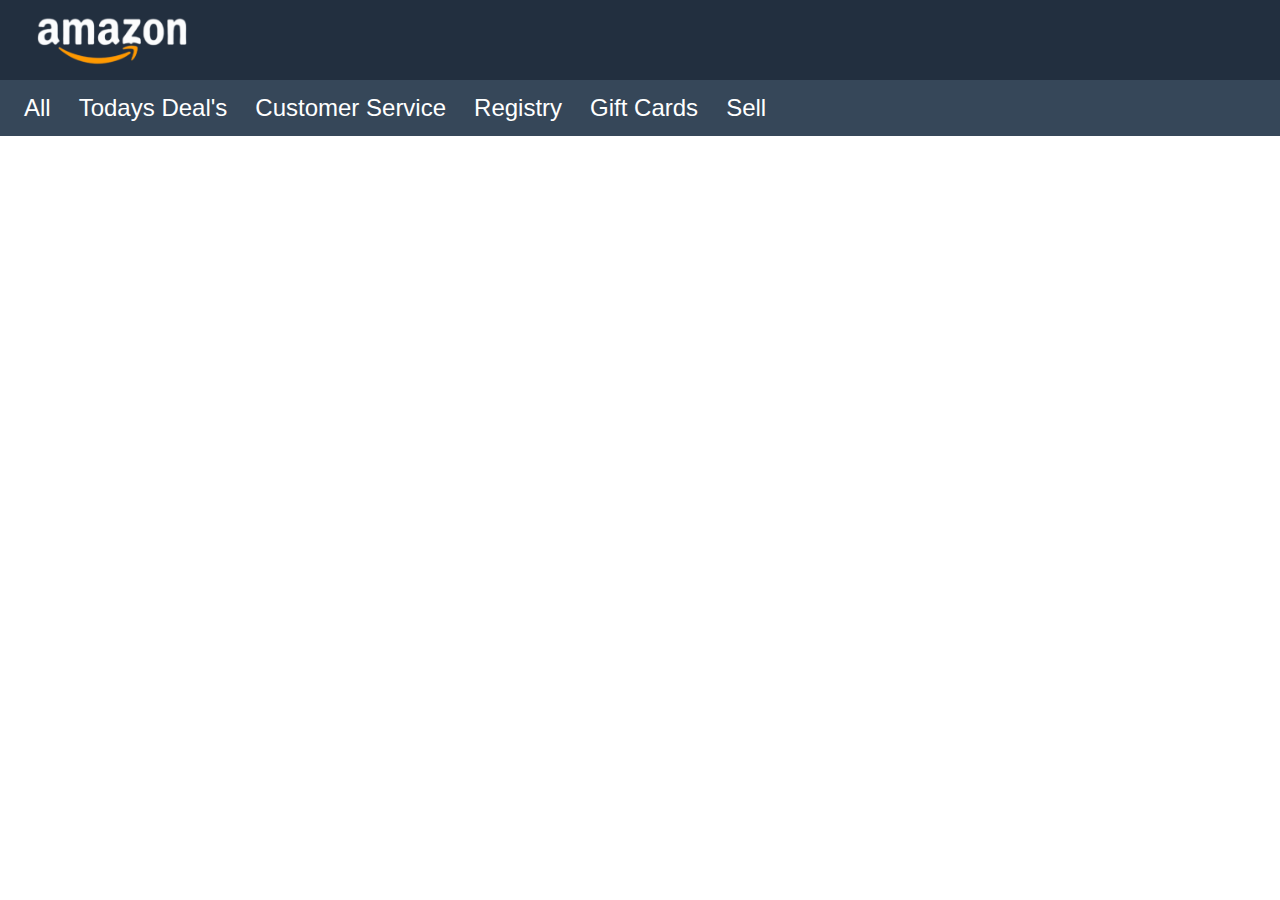
==== Amazon Page/AmazonPage.html @ 888943c7 "INIZIO PROGETTO HTML" ====
<!DOCTYPE html>
<html lang="en">
  <head>
    <meta charset="UTF-8" />
    <meta name="viewport" content="width=device-width, initial-scale=1.0" />
    <title>Amazon Page</title>
    <link rel="stylesheet" href="./assets/css/reset.css" />
    <link rel="stylesheet" href="./assets/css/style.css" />
  </head>
  <body>
    <header>
      <div id="firstHead">
        <div id="logo">
          <img id="img" src="./assets/images/logo.png" alt="Logo Amazon" />
        </div>
        <nav>
          <a href="#">All</a>
          <a href="#">Todays Deal's</a>
          <a href="#">Customer Service</a>
          <a href="#">Registry</a>
          <a href="#">Gift Cards</a>
          <a href="#">Sell</a>
        </nav>
      </div>
    </header>
    <main>
      <section>
        <article></article>
      </section>
    </main>
    <footer></footer>
  </body>
</html>
---- Amazon Page/assets/css/style.css ----
#logo{
    background-color: #222f3f;
    height: 5em;
}
#img{
    display: inline;
    width: 10em;padding-top: 0.7em;
    padding-left: 2em;
  
}






#prova{
    padding-top: 10em;
    width: 30.5em;
}
nav a{
    font-family: Helvetica;
  font-size: 1.5em;
  padding-left: 1em;
  color: white;
  text-decoration: none;
}
nav {background-color: #364759;
    height: 2.5em;
    padding-top: 1em;}
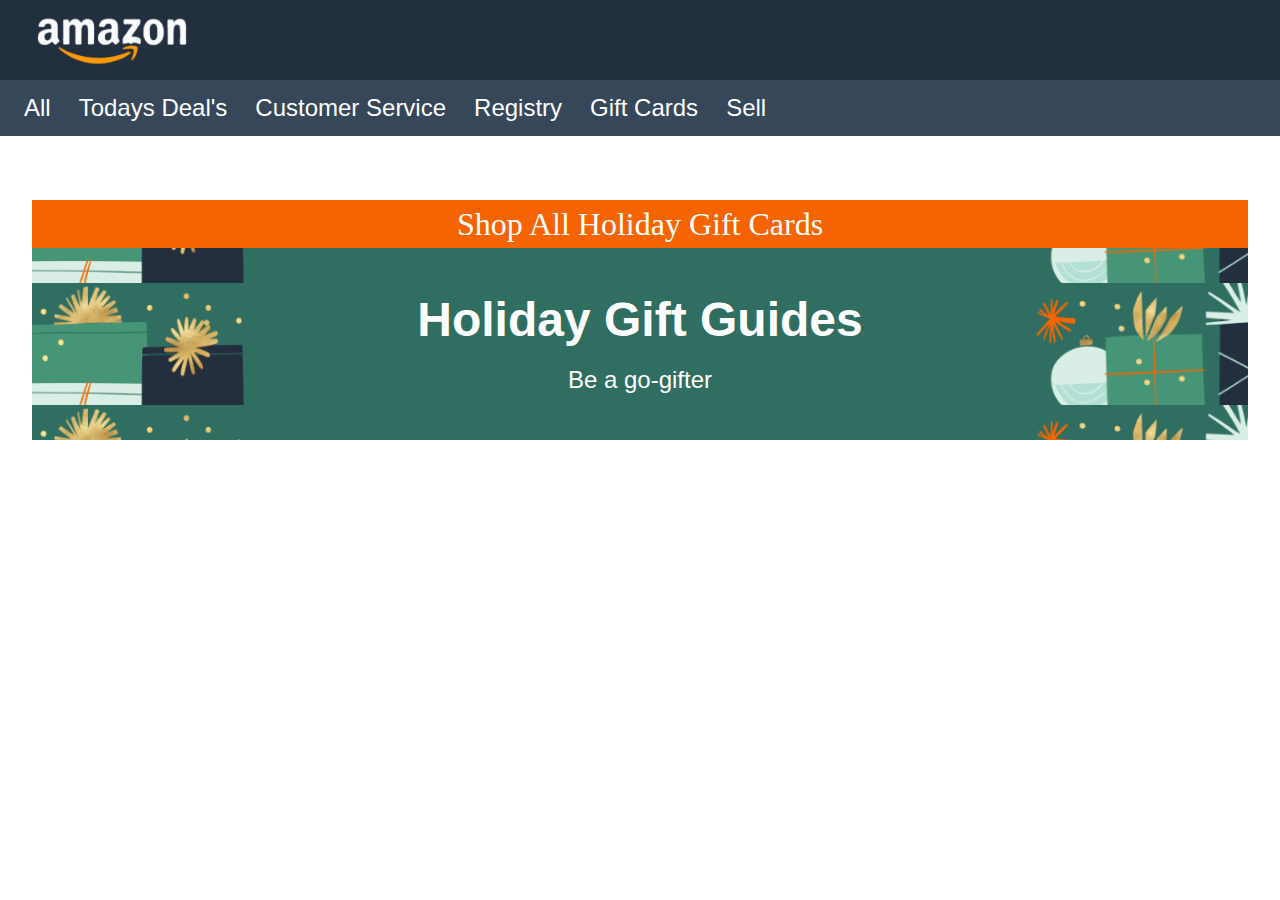
==== commit abe0f02a: "HTMLpart1-" ====
--- a/Amazon Page/AmazonPage.html
+++ b/Amazon Page/AmazonPage.html
@@ -24,8 +24,14 @@
       </div>
     </header>
     <main>
-      <section>
-        <article></article>
+      <section id="sect1">
+        <h1>Shop All Holiday Gift Cards</h1>
+      </section>
+      <section id="sect2">
+        <div>
+          <h1>Holiday Gift Guides</h1>
+          <h2>Be a go-gifter</h2>
+        </div>
       </section>
     </main>
     <footer></footer>
--- a/Amazon Page/assets/css/style.css
+++ b/Amazon Page/assets/css/style.css
@@ -11,13 +11,6 @@
 
 
 
-
-
-
-#prova{
-    padding-top: 10em;
-    width: 30.5em;
-}
 nav a{
     font-family: Helvetica;
   font-size: 1.5em;
@@ -27,4 +20,54 @@
 }
 nav {background-color: #364759;
     height: 2.5em;
-    padding-top: 1em;}+    padding-top: 1em;}
+
+main{
+    text-align: center;
+    margin-left: 2em;
+    margin-right: 2em;
+}
+#sect1{
+    background-color: #f56400;
+    color: white;
+    font-size: 2em;
+    height: 1.5em;
+    margin-top: 2em;
+}
+#sect1 h1{
+    padding-top: 0.25em;
+}
+
+#sect2{
+    color: white;
+    font-family: arial;
+    
+
+}
+#sect2 div{
+    background-image: url(../images/bg-image.png);
+    height: 12em;
+    width: 100%;
+    background-position: center;
+    
+    background-size: contain;
+  }
+  #sect2 h1{
+    font-size: 3em;
+    padding-top: 1em;
+    font-weight: 600;
+  }
+  #sect2 h2{
+    font-size:1.5em;
+    padding-top: 1em;
+    font-weight: 300;
+  }
+    
+    
+
+
+#prova{
+    width: 28em;
+    padding-top: 10em;
+
+}
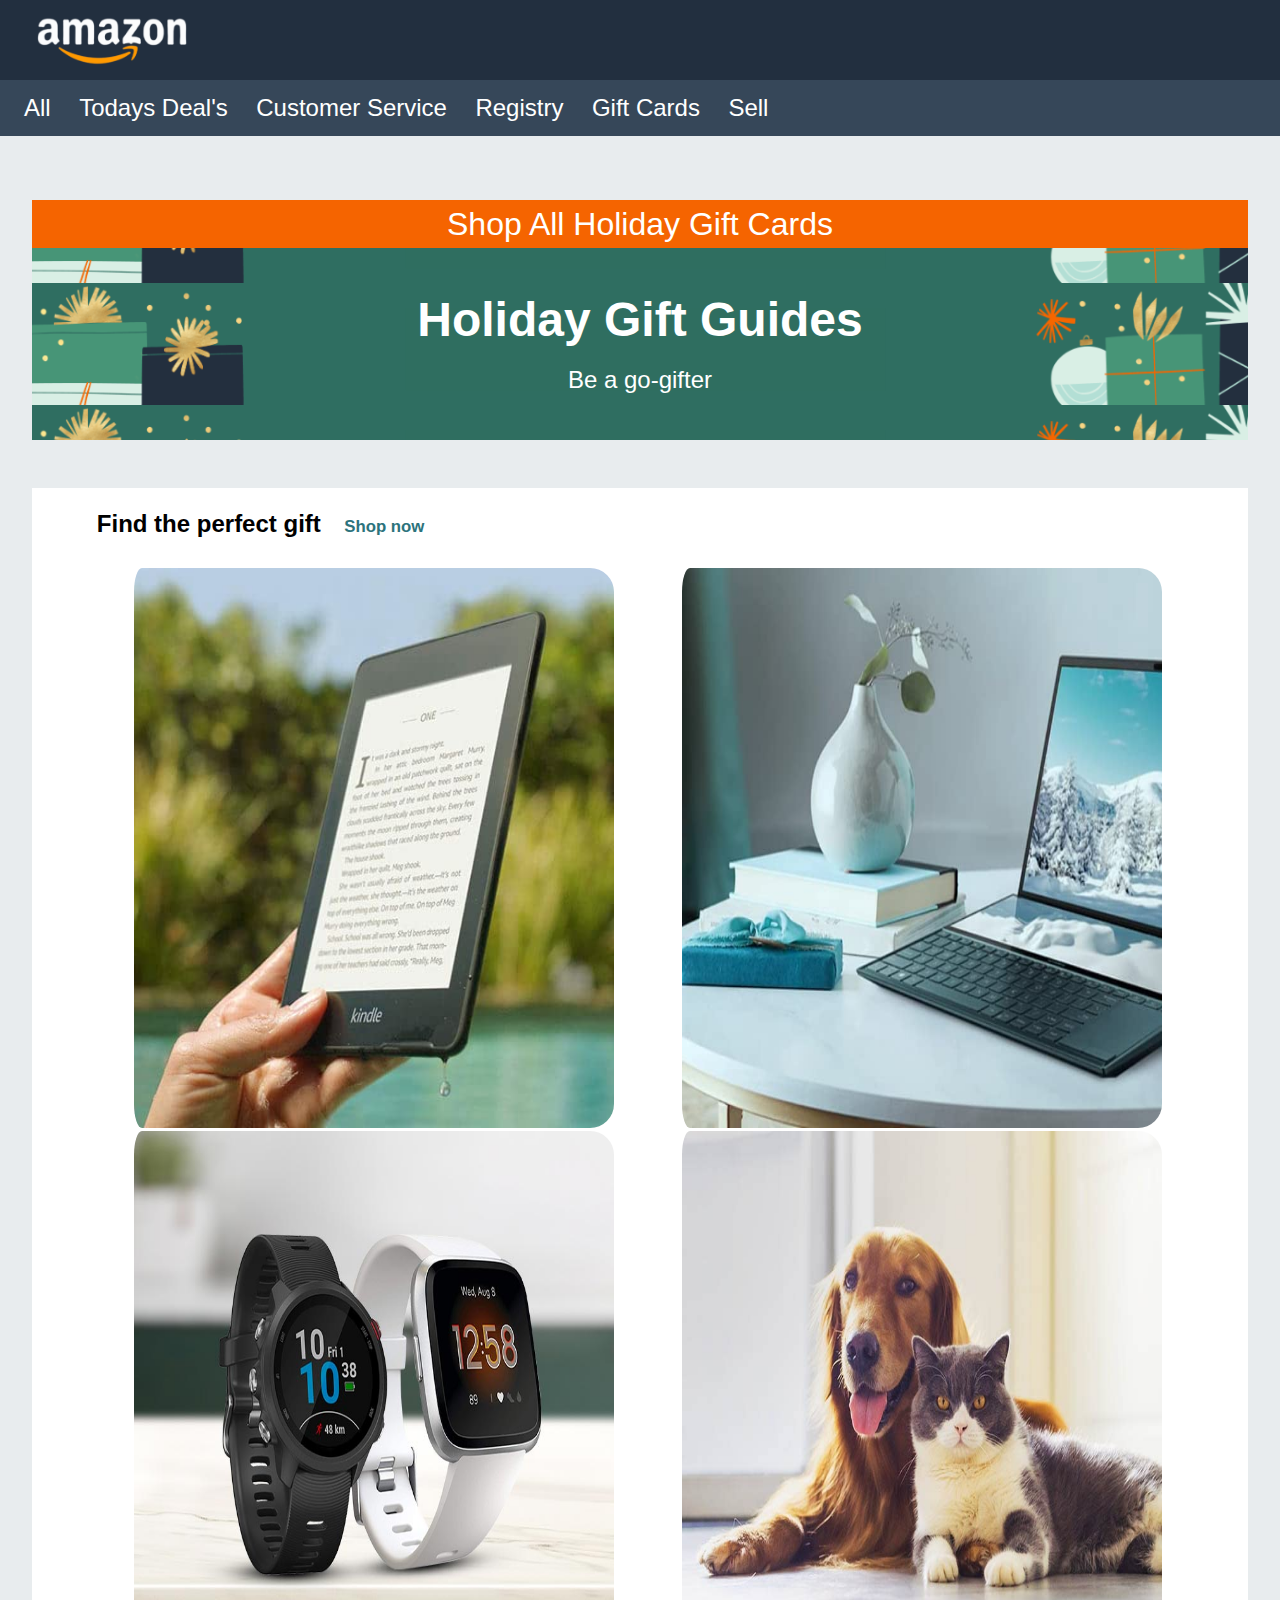
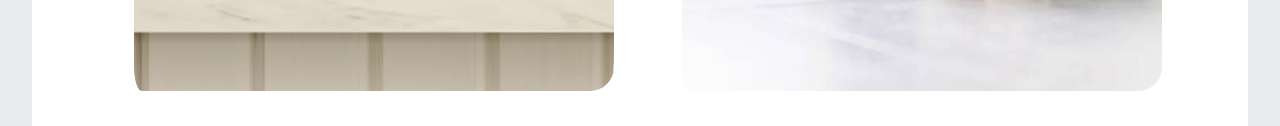
==== commit 3849d4e8: "HTMLpart2-" ====
--- a/Amazon Page/AmazonPage.html
+++ b/Amazon Page/AmazonPage.html
@@ -33,6 +33,15 @@
           <h2>Be a go-gifter</h2>
         </div>
       </section>
+      <section id="sect3">
+        <h1>Find the perfect gift <a href="#">Shop now</a></h1>
+        <article id="image">
+          <div><img src="./assets/images/img_1.jpg" alt="" /></div>
+          <div><img src="./assets/images/img_2.jpg" alt="" /></div>
+          <div><img src="./assets/images/img_3.jpg" alt="" /></div>
+          <div><img src="./assets/images/img_4.jpg" alt="" /></div>
+        </article>
+      </section>
     </main>
     <footer></footer>
   </body>
--- a/Amazon Page/assets/css/style.css
+++ b/Amazon Page/assets/css/style.css
@@ -8,11 +8,13 @@
     padding-left: 2em;
   
 }
-
+body{
+    background-color: #e8ecee;
+    font-family: Arial, Helvetica, sans-serif;
+}
 
 
 nav a{
-    font-family: Helvetica;
   font-size: 1.5em;
   padding-left: 1em;
   color: white;
@@ -26,6 +28,7 @@
     text-align: center;
     margin-left: 2em;
     margin-right: 2em;
+    
 }
 #sect1{
     background-color: #f56400;
@@ -40,7 +43,7 @@
 
 #sect2{
     color: white;
-    font-family: arial;
+    
     
 
 }
@@ -65,8 +68,46 @@
     
     
 
+#image{
+    padding-right: 3em;
+    padding-top: 2em;
+    padding-bottom: 2em;
+    
+}
 
-#prova{
+#image div{
+    display: inline-block;
+    padding-left: 3em;
+}
+#image img{
+    width: 30em;
+  height: 35em;
+  border-radius: 1.5em;
+  text-align: center;
+  padding-left: 1em;
+
+}
+#sect3{
+    background-color: white;
+    
+}
+#sect3 h1{
+    color: black;
+    text-align: left;
+    font-weight: 600;
+    font-size: 1.5em;
+    padding-top: 1em;
+    padding-left: 2.7em;
+    margin-top: 2em;
+
+}
+#sect3  a{
+    padding-left: 1em;
+    font-size: 0.7em;
+    text-decoration: none;
+    color: #2c737c;
+}
+ #prova{
     width: 28em;
     padding-top: 10em;
 
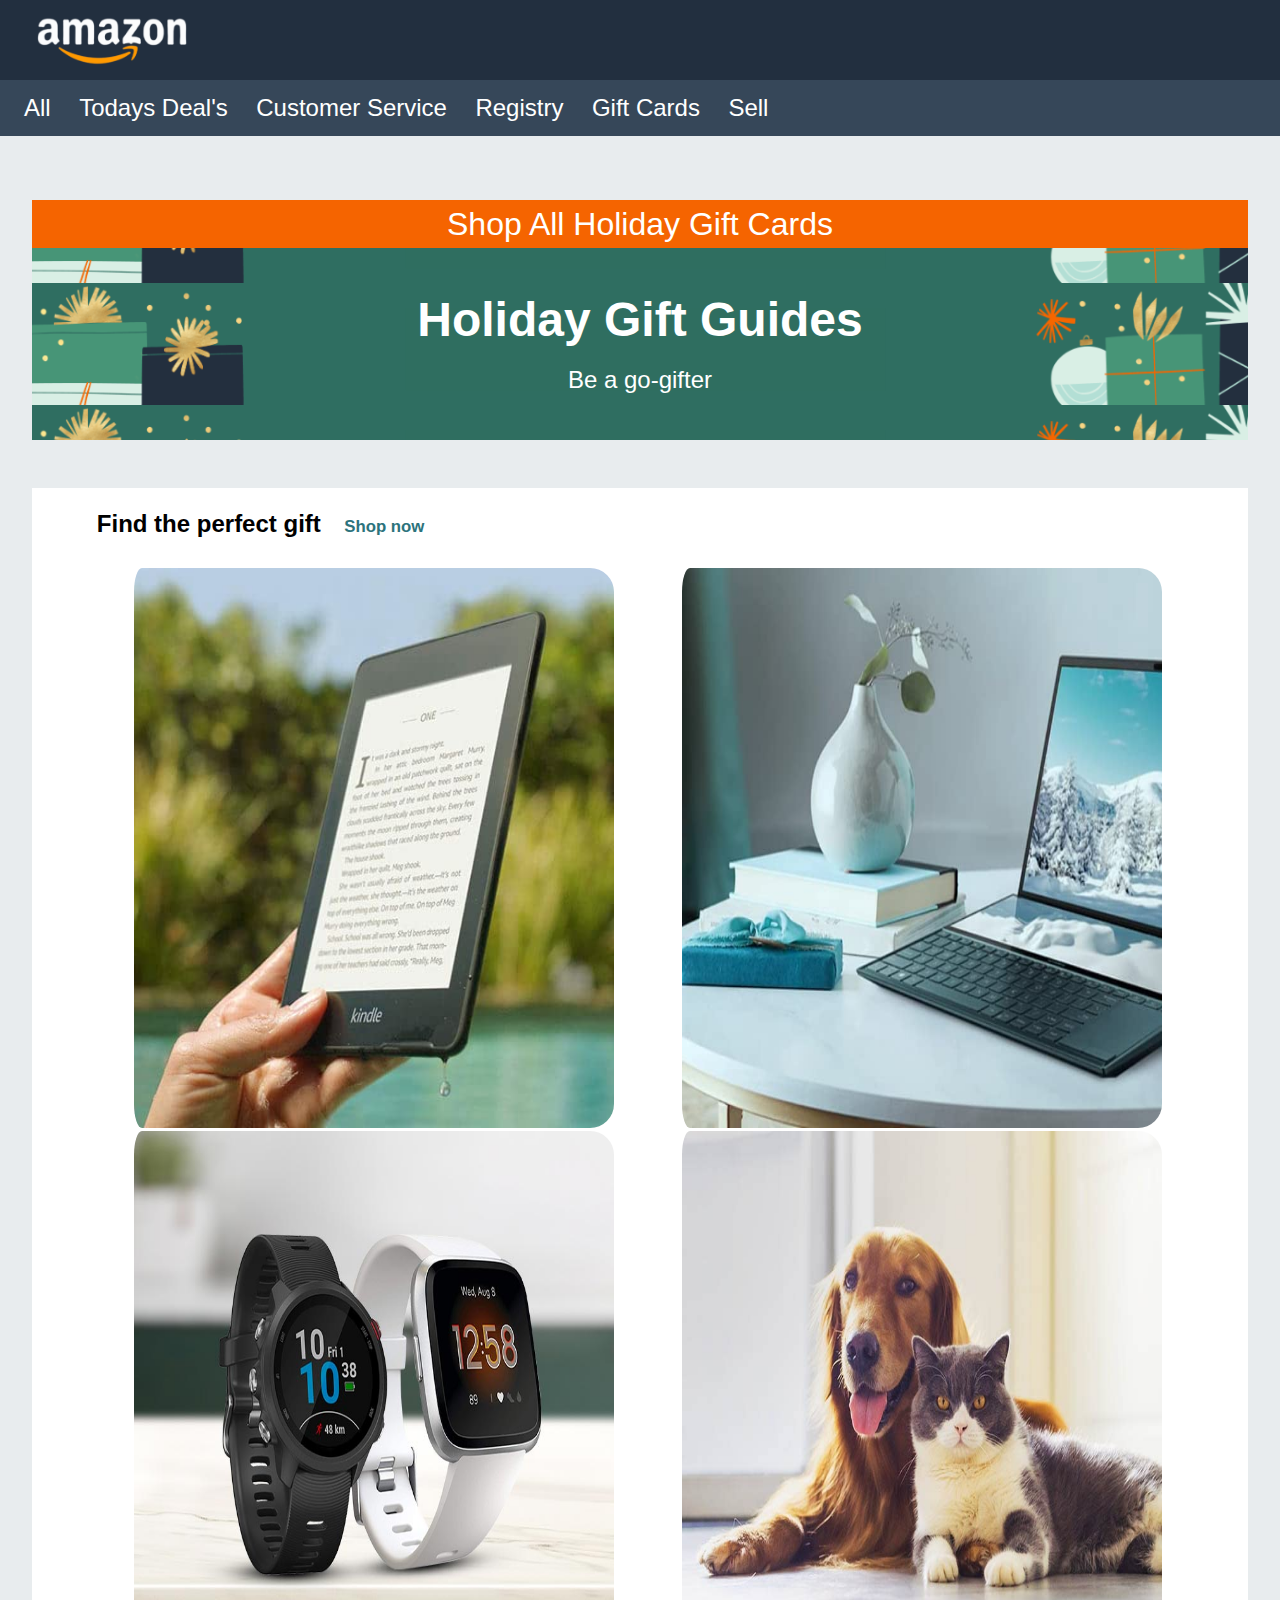
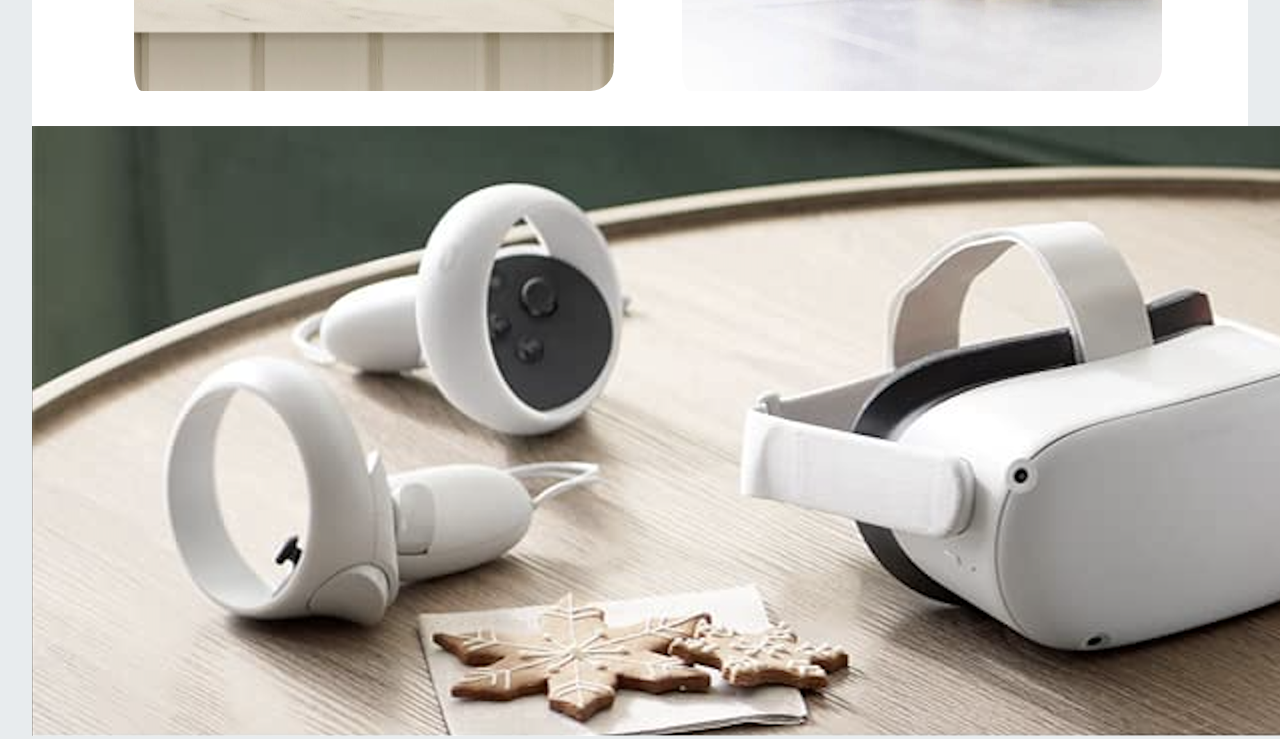
==== commit 661a3748: "HTMLpart3" ====
--- a/Amazon Page/AmazonPage.html
+++ b/Amazon Page/AmazonPage.html
@@ -42,6 +42,7 @@
           <div><img src="./assets/images/img_4.jpg" alt="" /></div>
         </article>
       </section>
+      <section><img src="./assets/images/img_9.png" alt="" /></section>
     </main>
     <footer></footer>
   </body>
--- a/Amazon Page/assets/css/style.css
+++ b/Amazon Page/assets/css/style.css
@@ -85,6 +85,7 @@
   border-radius: 1.5em;
   text-align: center;
   padding-left: 1em;
+  display: inline-block;
 
 }
 #sect3{
@@ -112,3 +113,10 @@
     padding-top: 10em;
 
 }
+#art3 img{
+    box-shadow: 6px 11px 11px 1px #B8B8B8;
+}
+#sect4{
+    height: 682px;
+    padding-top: 2.5em;
+}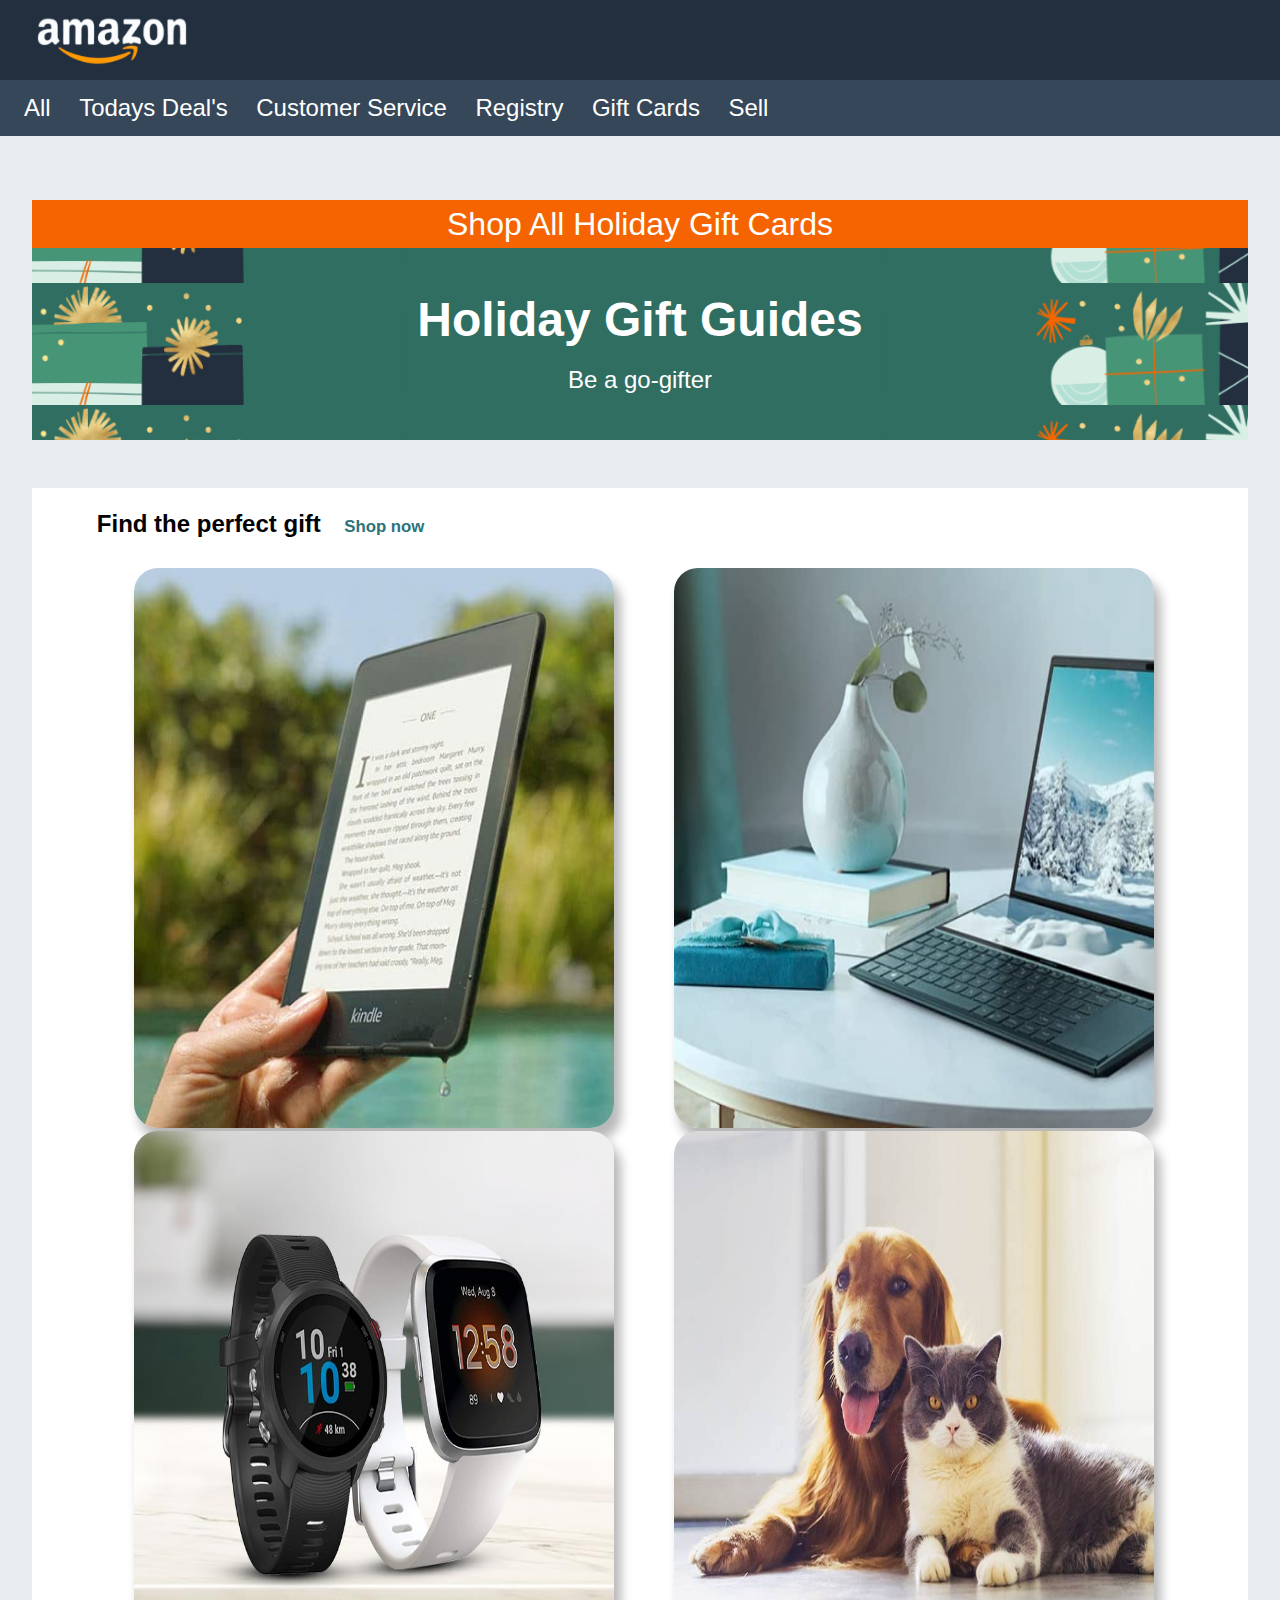
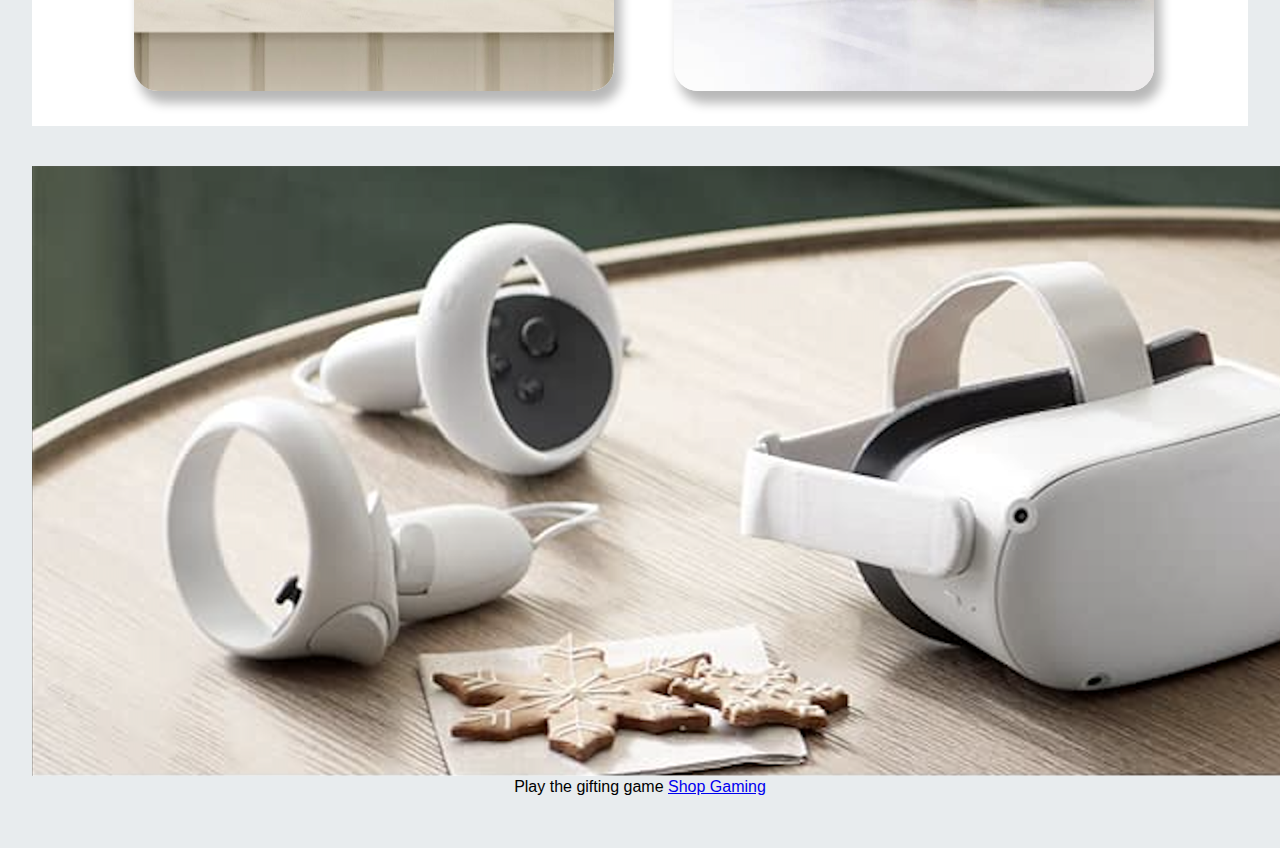
==== commit 6c351ba2: "HTMLpart4" ====
--- a/Amazon Page/AmazonPage.html
+++ b/Amazon Page/AmazonPage.html
@@ -35,14 +35,17 @@
       </section>
       <section id="sect3">
         <h1>Find the perfect gift <a href="#">Shop now</a></h1>
-        <article id="image">
-          <div><img src="./assets/images/img_1.jpg" alt="" /></div>
-          <div><img src="./assets/images/img_2.jpg" alt="" /></div>
-          <div><img src="./assets/images/img_3.jpg" alt="" /></div>
-          <div><img src="./assets/images/img_4.jpg" alt="" /></div>
-        </article>
+        <div id="image">
+          <img src="./assets/images/img_1.jpg" alt="" />
+          <img src="./assets/images/img_2.jpg" alt="" />
+          <img src="./assets/images/img_3.jpg" alt="" />
+          <img src="./assets/images/img_4.jpg" alt="" />
+        </div>
       </section>
-      <section><img src="./assets/images/img_9.png" alt="" /></section>
+      <section id="sect4">
+        <img src="./assets/images/img_9.png" alt="" />
+        <h1>Play the gifting game <a href="#">Shop Gaming</a></h1>
+      </section>
     </main>
     <footer></footer>
   </body>
--- a/Amazon Page/assets/css/style.css
+++ b/Amazon Page/assets/css/style.css
@@ -84,8 +84,8 @@
   height: 35em;
   border-radius: 1.5em;
   text-align: center;
-  padding-left: 1em;
-  display: inline-block;
+  margin-left: 3.5em;
+  box-shadow: 6px 11px 11px 1px #B8B8B8;
 
 }
 #sect3{
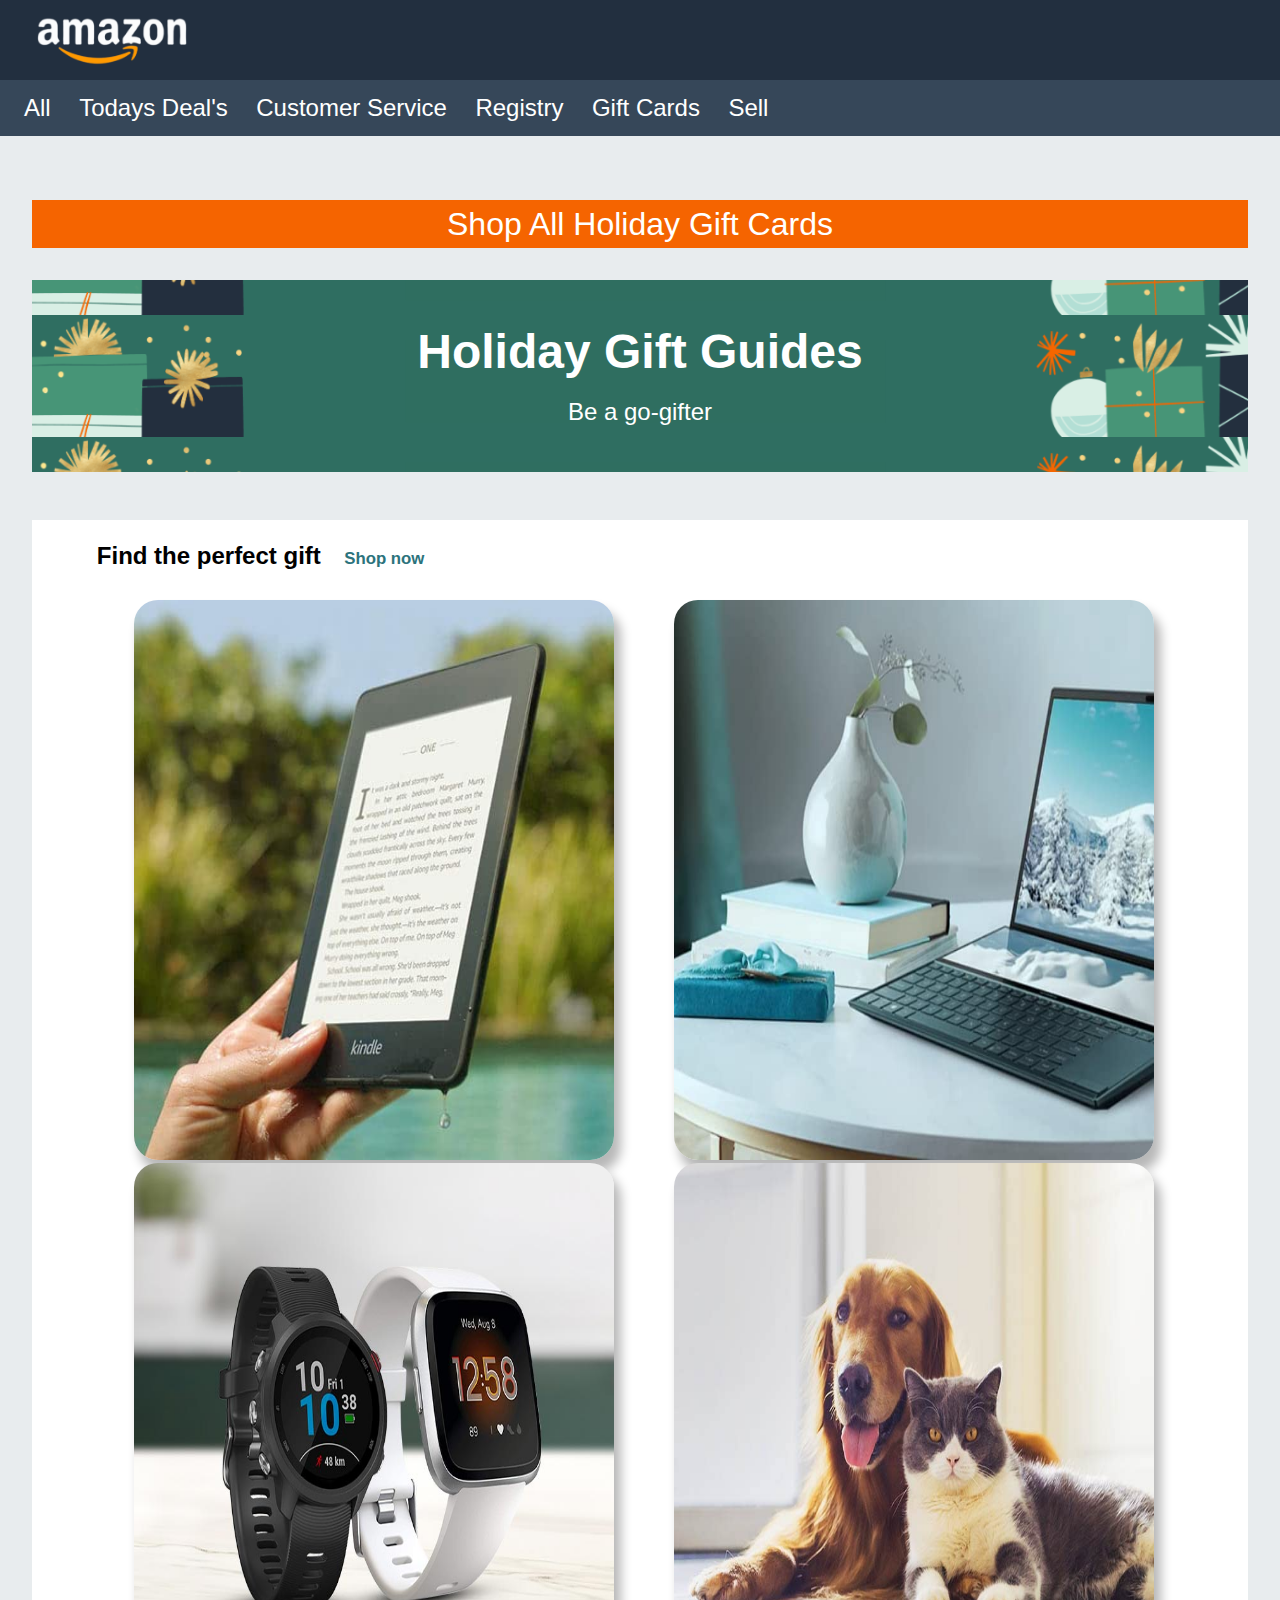
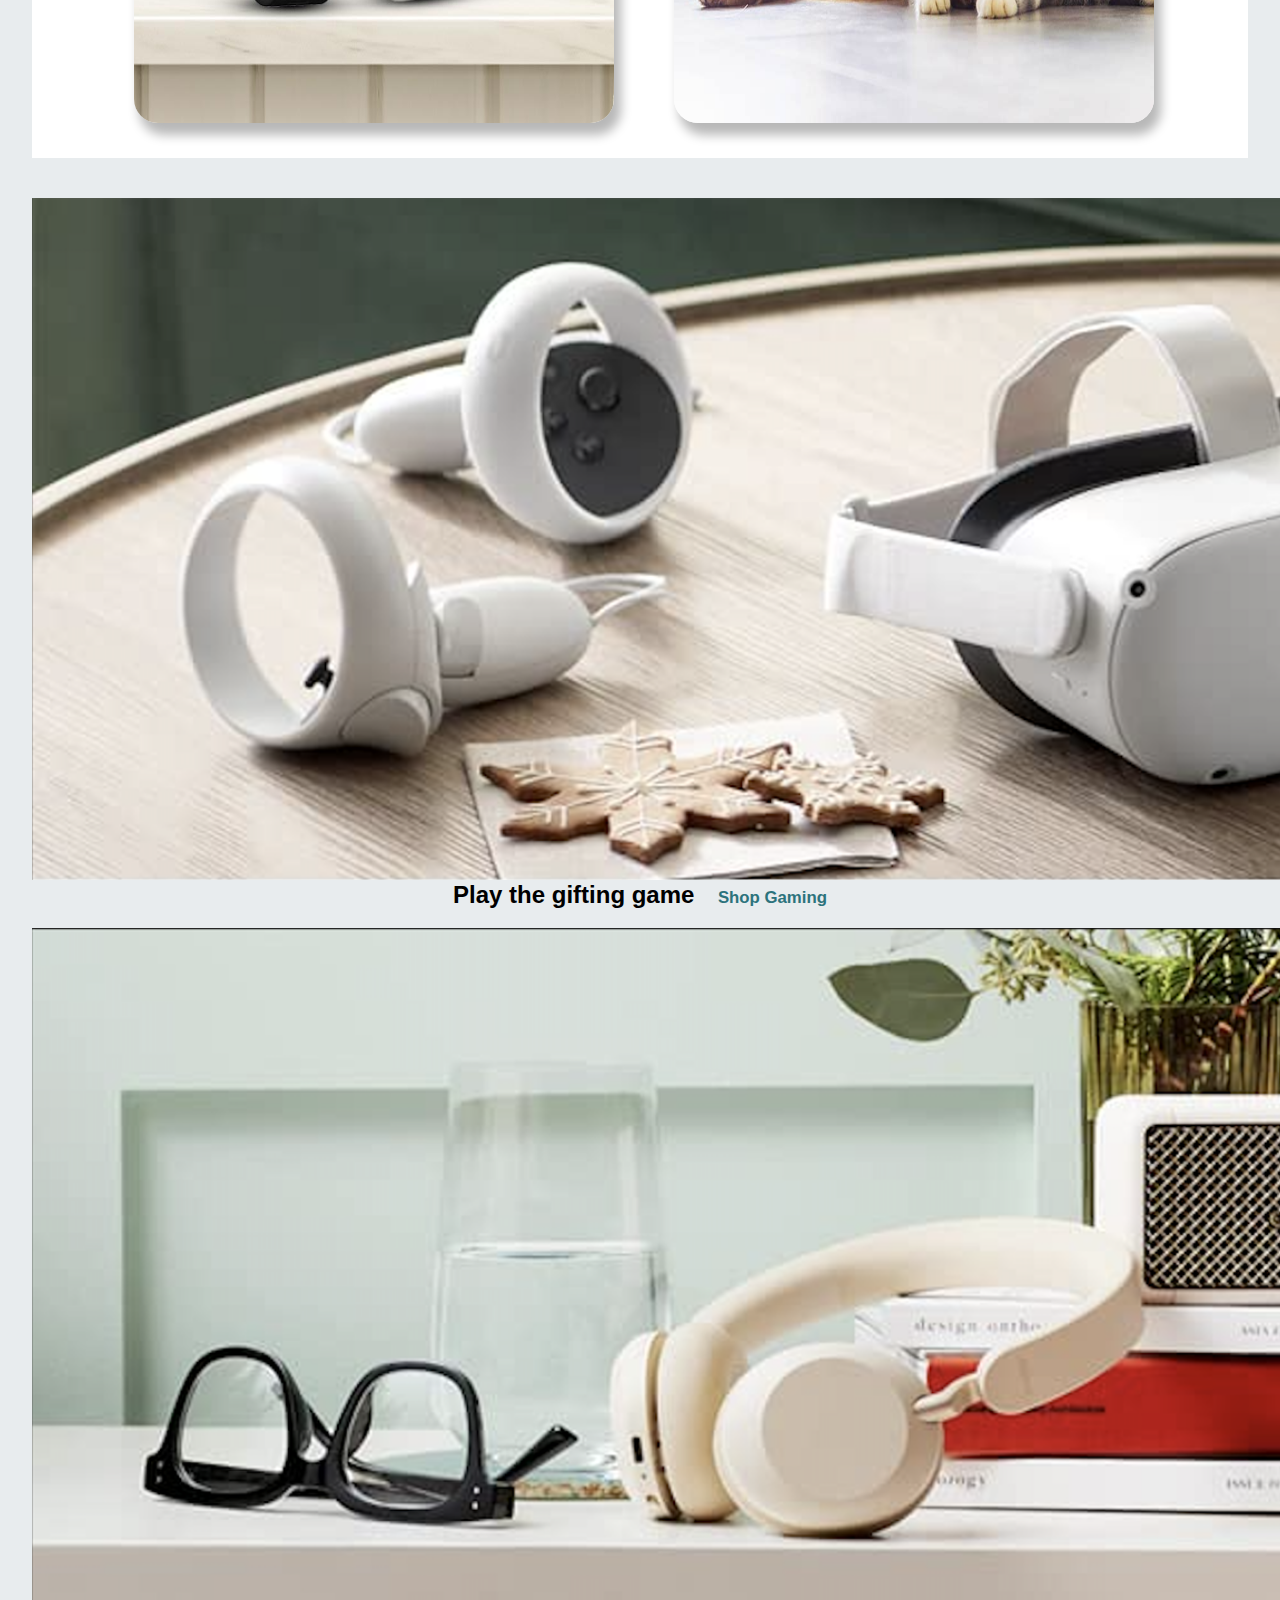
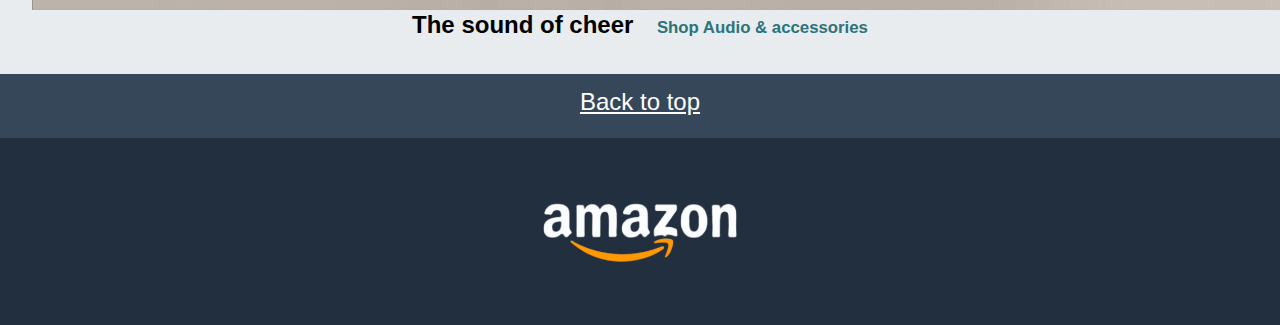
==== commit cdc2893e: "HTMLfine-" ====
--- a/Amazon Page/AmazonPage.html
+++ b/Amazon Page/AmazonPage.html
@@ -34,7 +34,7 @@
         </div>
       </section>
       <section id="sect3">
-        <h1>Find the perfect gift <a href="#">Shop now</a></h1>
+        <h3>Find the perfect gift <a href="#">Shop now</a></h3>
         <div id="image">
           <img src="./assets/images/img_1.jpg" alt="" />
           <img src="./assets/images/img_2.jpg" alt="" />
@@ -44,9 +44,16 @@
       </section>
       <section id="sect4">
         <img src="./assets/images/img_9.png" alt="" />
-        <h1>Play the gifting game <a href="#">Shop Gaming</a></h1>
+        <h3>Play the gifting game <a href="#">Shop Gaming</a></h3>
+      </section>
+      <section id="sect5">
+        <img src="./assets/images/img_10.png" alt="" />
+        <h3>The sound of cheer <a href="#">Shop Audio & accessories</a></h3>
       </section>
     </main>
-    <footer></footer>
+    <footer>
+      <div id="footer1"><a href="./AmazonPage.html">Back to top</a></div>
+      <div id="footer2"><img src="./assets/images/logo.png" alt="" /></div>
+    </footer>
   </body>
 </html>
--- a/Amazon Page/assets/css/style.css
+++ b/Amazon Page/assets/css/style.css
@@ -9,7 +9,7 @@
   
 }
 body{
-    background-color: #e8ecee;
+    background-color: #e8ecee;;
     font-family: Arial, Helvetica, sans-serif;
 }
 
@@ -36,6 +36,7 @@
     font-size: 2em;
     height: 1.5em;
     margin-top: 2em;
+    margin-bottom: 1em;
 }
 #sect1 h1{
     padding-top: 0.25em;
@@ -92,21 +93,28 @@
     background-color: white;
     
 }
-#sect3 h1{
+h3{
     color: black;
-    text-align: left;
     font-weight: 600;
     font-size: 1.5em;
+}
+#sect3 h3{
+    
+    text-align: left;
     padding-top: 1em;
     padding-left: 2.7em;
     margin-top: 2em;
 
 }
-#sect3  a{
-    padding-left: 1em;
+h3 a{
     font-size: 0.7em;
     text-decoration: none;
     color: #2c737c;
+    font-weight: 700;
+}
+#sect3  a{
+    padding-left: 1em;
+    
 }
  #prova{
     width: 28em;
@@ -119,4 +127,50 @@
 #sect4{
     height: 682px;
     padding-top: 2.5em;
-}+}
+#sect4 img{
+    height: 100%;
+    
+}
+#sect4 a{
+    padding-left: 1em;
+    
+
+}
+#sect5 {
+    margin-top: 3em;
+    height: 682px;
+    
+}
+#sect5 img{
+    height: 100%;
+}
+#sect5 a{
+    padding-left: 1em;
+}
+#sect5 h3 {
+    padding-bottom: 2em;
+}
+footer{
+    text-align: center;
+}
+#footer1{
+    background-color: #364759;
+    margin-top: 4em;
+  height: 3em;
+  padding-top: 1em;
+}
+#footer1 a{
+    color: white;
+    font-size: 1.5em;
+    
+}
+#footer2{
+    background-color: #222f3f;
+    
+}
+#footer2 img{
+    width: 13em;
+  padding-top: 3.5em;
+  padding-bottom: 3.5em;
+}
